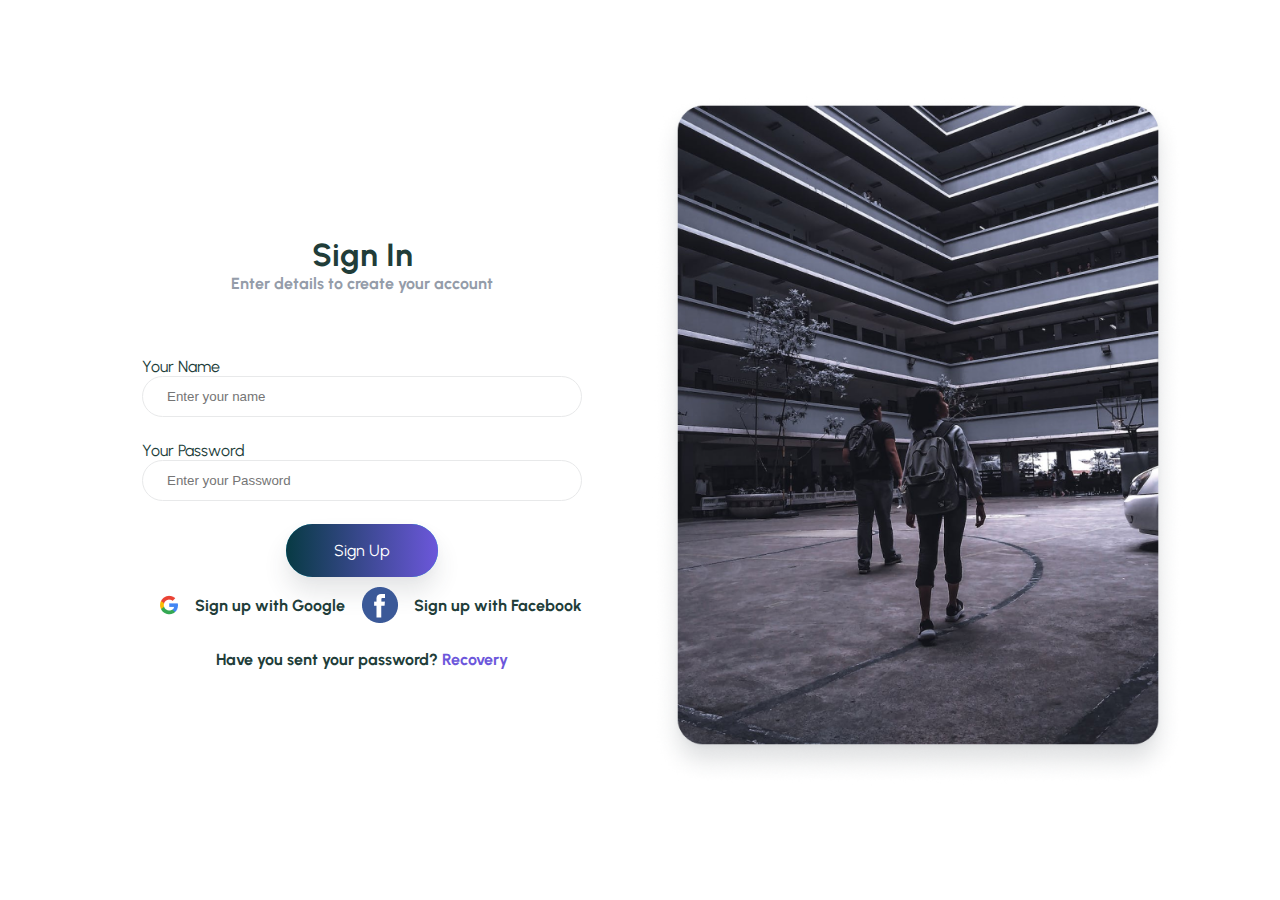
==== signin.html @ 09c8d118 "Sign up & Sign in complete" ====
<!DOCTYPE html>
<html lang="en">
  <head>
    <meta charset="UTF-8" />
    <meta http-equiv="X-UA-Compatible" content="IE=edge" />
    <meta name="viewport" content="width=device-width, initial-scale=1.0" />
    <title>Sign In</title>
    <!-- FAVICON -->
    <link rel="shortcut icon" href="./images/image 3.png" type="image/x-icon" />
    <link rel="stylesheet" href="./styles/signin.css" />
  </head>
  <body>
    <main class="main">
      <section class="signup">
        <div class="signup-details">
          <div class="signup-info">
            <h2 class="signup-info-title">Sign In</h2>
            <h4 class="signup-info-subtitle">
              Enter details to create your account
            </h4>
          </div>
          <label for="name">Your Name</label>
          <br />
          <input type="text" name="" id=" " placeholder="Enter your name" />
          <br />
          <label for="email">Your Password</label>
          <br />
          <input
            type="email"
            name=""
            id="email"
            placeholder="Enter your Password"
          />

          <div class="sign-center">
            <a href="./index.html" class="btn-primary">Sign Up</a>
            <div class="sign-with">
              <div class="sign-with-google">
                <img src="./images/icon/google.png" alt="img" />
                <h4>Sign up with Google</h4>
              </div>
              <div class="sign-with-google">
                <img src="./images/icon/Group.png" alt="img" />
                <h4>Sign up with Facebook</h4>
              </div>
            </div>
            <div class="already">
              <h4>Have you sent your password? <a href="">Recovery</a></h4>
            </div>
          </div>
        </div>
        <div class="signup-img">
          <img src="./images/icon/sign-img.png" alt="img" />
        </div>
      </section>
    </main>
  </body>
</html>
---- styles/signin.css ----
/* FONT */
@import url("https://fonts.googleapis.com/css2?family=Urbanist:wght@400;500;600;700;800&display=swap");

/* UTILITIES */
:root {
  --primary-color: #6c57db;
  --secondary-color: linear-gradient(
      270.04deg,
      #6c57db 0.05%,
      rgba(12, 25, 31, 0.79) 97.84%
    ),
    #00b8d9;
  --bg-color: #f4f9ff;
  --main-text-color: #213d39;
  --white-text-color: #ffffff;
  --text-color: #949ca9;
}

body {
  font-family: "Urbanist", sans-serif;
  color: var(--main-text-color);
  width: 100%;
  height: 100vh;
}

* {
  margin: 0;
  padding: 0;
  box-sizing: border-box;
  text-decoration: none;
}

html {
  font-size: 16px;
}

.btn-primary {
  background: linear-gradient(
      270.04deg,
      #6c57db 0.05%,
      rgba(12, 25, 31, 0.79) 97.84%
    ),
    #00b8d9;
  box-shadow: 0px 2px 8px rgba(117, 131, 142, 0.04),
    0px 16px 24px rgba(52, 60, 68, 0.12);
  border-radius: 2rem;
  color: #ffffff;
  padding: 1.06rem 3rem;
  border: none;
}

.btn-secondary {
  background: linear-gradient(
    98.99deg,
    rgba(217, 217, 217, 0.4) -25.81%,
    rgba(217, 217, 217, 0.2) 130.94%
  );
  /* shadow-btn */

  box-shadow: 0px 100px 80px rgba(49, 49, 49, 0.02),
    0px 64px 46px rgba(49, 49, 49, 0.04),
    0px 38.52px 25.48px rgba(49, 49, 49, 0.0607),
    0px 20px 13px rgba(49, 49, 49, 0.05),
    0px 8.15px 6.52px rgba(49, 49, 49, 0.0393),
    0px 1.85px 3.15px rgba(49, 49, 49, 0.0241);
  border-radius: 2rem;
  color: #ffffff;
  padding: 1.06rem 3rem;
  border: none;
}

.title {
  font-weight: 900;
  font-size: 3rem;
}

.title-color {
  color: var(--primary-color);
}

.opacity-text {
  font-weight: 600;
  font-size: 1rem;
  color: var(--main-text-color);
}

/* SIGN UP */
.signup {
  display: grid;
  grid-template-columns: repeat(2, 1fr);
  justify-items: center;
  align-items: center;
  max-width: 90rem;
  width: 100%;
  margin: auto;
  gap: 1.5rem;
  padding: 6rem;
}
.signup-details {
  padding: 2rem;
}
.signup-info {
  text-align: center;
  margin-bottom: 4rem;
}

.signup-info-title {
  font-weight: 700;
  font-size: 2rem;
  margin-top: 1.2rem;
}

.signup-info-subtitle {
  color: var(--text-color);
}

.signup-details input {
  padding: 0.75rem 1.5rem;
  color: var(--text-color);
  margin-bottom: 1.5rem;
  background: #ffffff;
  border: 1px solid #e8e9ea;
  border-radius: 2rem;
  width: 100%;
}

.password {
  display: grid;
  grid-template-columns: repeat(2, 1fr);
  gap: 1rem;
}

.signup label {
  font-size: 1rem;
  margin-bottom: 1.2rem;
}

.sign-center {
  text-align: center;
  margin-top: 1rem;
}

.sign-with {
  display: grid;
  grid-template-columns: repeat(2, 1fr);
  margin: 1.7rem 0;
  align-items: center;
  justify-items: center;
}

.sign-with-google {
  display: flex;
  align-items: center;
  gap: 1rem;
}

.already a {
  text-decoration: none;
  color: var(--primary-color);
}

.signup-img img {
  width: 100%;
}
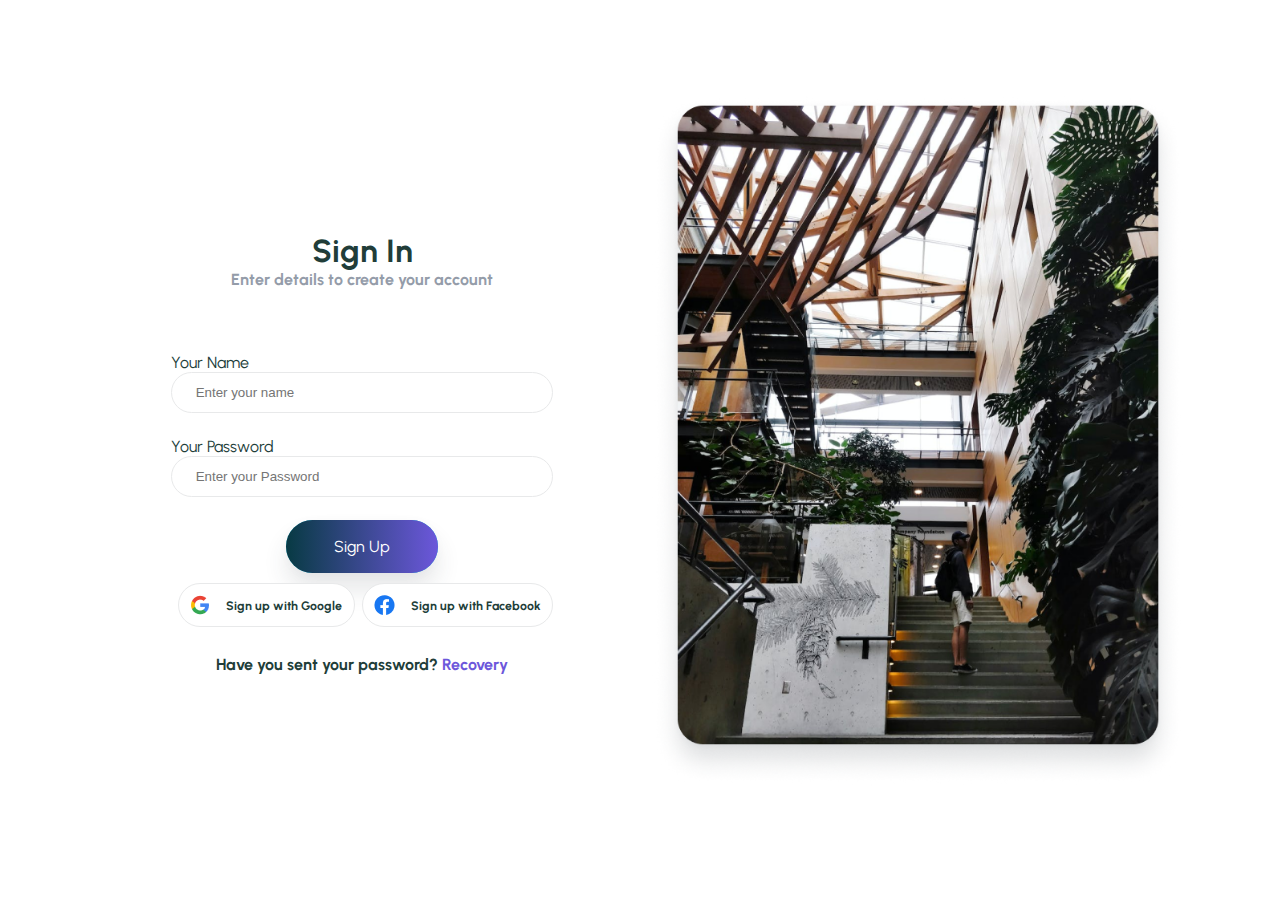
==== commit 6bd9993a: "All responsive done" ====
--- a/signin.html
+++ b/signin.html
@@ -40,17 +40,19 @@
                 <h4>Sign up with Google</h4>
               </div>
               <div class="sign-with-google">
-                <img src="./images/icon/Group.png" alt="img" />
+                <img src="./images/icon/fb.png" alt="img" />
                 <h4>Sign up with Facebook</h4>
               </div>
             </div>
             <div class="already">
-              <h4>Have you sent your password? <a href="">Recovery</a></h4>
+              <h4>
+                Have you sent your password? <a href="./index.html">Recovery</a>
+              </h4>
             </div>
           </div>
         </div>
         <div class="signup-img">
-          <img src="./images/icon/sign-img.png" alt="img" />
+          <img src="./images/icon/sign-in.png" alt="img" />
         </div>
       </section>
     </main>
--- a/styles/signin.css
+++ b/styles/signin.css
@@ -152,6 +152,11 @@
   display: flex;
   align-items: center;
   gap: 1rem;
+  background: #ffffff;
+  border: 1px solid #e8e9ea;
+  border-radius: 32px;
+  padding: 0.7rem;
+  font-size: 0.77rem;
 }
 
 .already a {
@@ -162,3 +167,35 @@
 .signup-img img {
   width: 100%;
 }
+
+/* MOBILE RESPONSIVE     */
+@media only screen and (max-width: 576px) {
+  .signup {
+    grid-template-columns: repeat(1, 1fr);
+    padding: 1rem;
+    gap: 0;
+  }
+  .signup-img {
+    display: none;
+  }
+  .password {
+    grid-template-columns: repeat(1, 1fr);
+  }
+
+  .sign-with-google h4 {
+    display: none;
+  }
+}
+
+/* TABLET RESPONSIVE */
+@media only screen and (min-width: 577px) and (max-width: 992px) {
+  .signup {
+    grid-template-columns: repeat(1, 1fr);
+    padding: 1rem;
+    gap: 0;
+  }
+
+  .signup-img {
+    display: none;
+  }
+}
